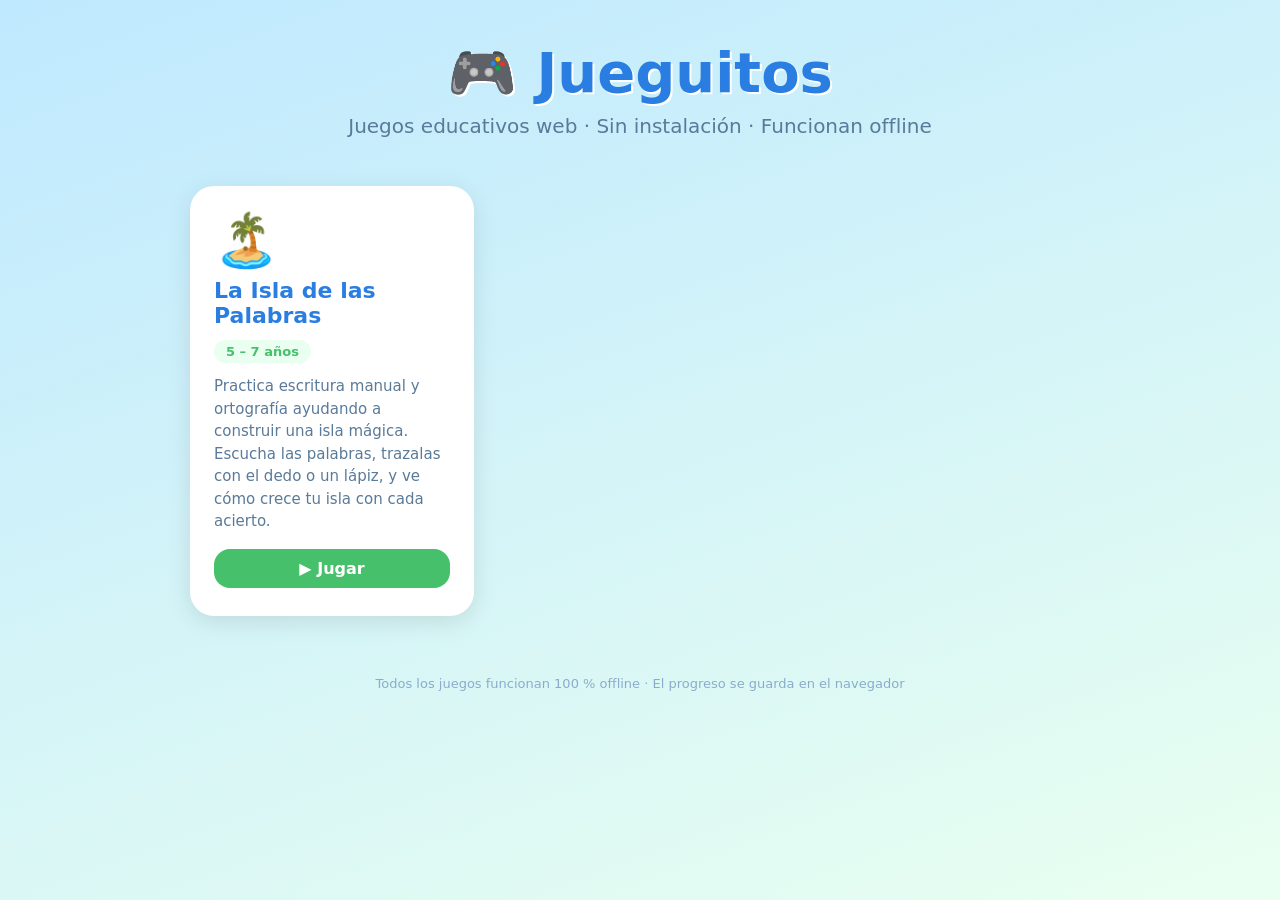
==== index.html @ 127cfdd1 "Add GitHub Pages landing page and .nojekyll - index.html: clean landing page listing all games with " ====
<!DOCTYPE html>
<html lang="es">
<head>
  <meta charset="UTF-8" />
  <meta name="viewport" content="width=device-width, initial-scale=1.0" />
  <meta name="theme-color" content="#2a7de1" />
  <title>Jueguitos — Juegos educativos</title>
  <style>
    * { box-sizing: border-box; margin: 0; padding: 0; }

    body {
      font-family: "Segoe UI", system-ui, sans-serif;
      background: linear-gradient(160deg, #bfe9ff 0%, #e9fff0 100%);
      min-height: 100vh;
      display: flex;
      flex-direction: column;
      align-items: center;
      padding: 40px 20px 60px;
      color: #2b3a55;
    }

    header { text-align: center; margin-bottom: 48px; }
    h1 { font-size: clamp(32px, 7vw, 56px); color: #2a7de1; text-shadow: 2px 2px 0 #fff; }
    .subtitle { font-size: clamp(15px, 3vw, 20px); color: #5a7a99; margin-top: 8px; }

    .grid {
      display: grid;
      grid-template-columns: repeat(auto-fill, minmax(280px, 1fr));
      gap: 24px;
      width: 100%;
      max-width: 900px;
    }

    .card {
      background: #fff;
      border-radius: 24px;
      padding: 28px 24px;
      box-shadow: 0 6px 24px rgba(0,0,0,0.10);
      display: flex;
      flex-direction: column;
      gap: 12px;
      text-decoration: none;
      color: inherit;
      transition: transform 0.12s, box-shadow 0.12s;
    }
    .card:hover { transform: translateY(-4px); box-shadow: 0 12px 32px rgba(0,0,0,0.15); }
    .card:active { transform: translateY(0); }

    .card-emoji { font-size: 52px; line-height: 1; }
    .card-title { font-size: 22px; font-weight: 700; color: #2a7de1; }
    .card-desc  { font-size: 15px; color: #5a7a99; line-height: 1.5; }
    .card-age   {
      font-size: 13px; font-weight: 600; color: #46c06a;
      background: #e9fff0; border-radius: 999px;
      padding: 4px 12px; align-self: flex-start;
    }
    .card-btn {
      margin-top: 4px;
      display: inline-block;
      background: #46c06a;
      color: #fff;
      font-weight: 700;
      font-size: 16px;
      border-radius: 16px;
      padding: 10px 22px;
      text-align: center;
    }

    footer {
      margin-top: 60px;
      font-size: 13px;
      color: #8aaccc;
      text-align: center;
    }
  </style>
</head>
<body>

  <header>
    <h1>🎮 Jueguitos</h1>
    <p class="subtitle">Juegos educativos web · Sin instalación · Funcionan offline</p>
  </header>

  <div class="grid">

    <a class="card" href="isla-de-las-palabras/">
      <span class="card-emoji">🏝️</span>
      <span class="card-title">La Isla de las Palabras</span>
      <span class="card-age">5 – 7 años</span>
      <p class="card-desc">
        Practica escritura manual y ortografía ayudando a construir una isla mágica.
        Escucha las palabras, trazalas con el dedo o un lápiz, y ve cómo crece tu isla
        con cada acierto.
      </p>
      <span class="card-btn">▶ Jugar</span>
    </a>

  </div>

  <footer>
    Todos los juegos funcionan 100&nbsp;% offline · El progreso se guarda en el navegador
  </footer>

</body>
</html>
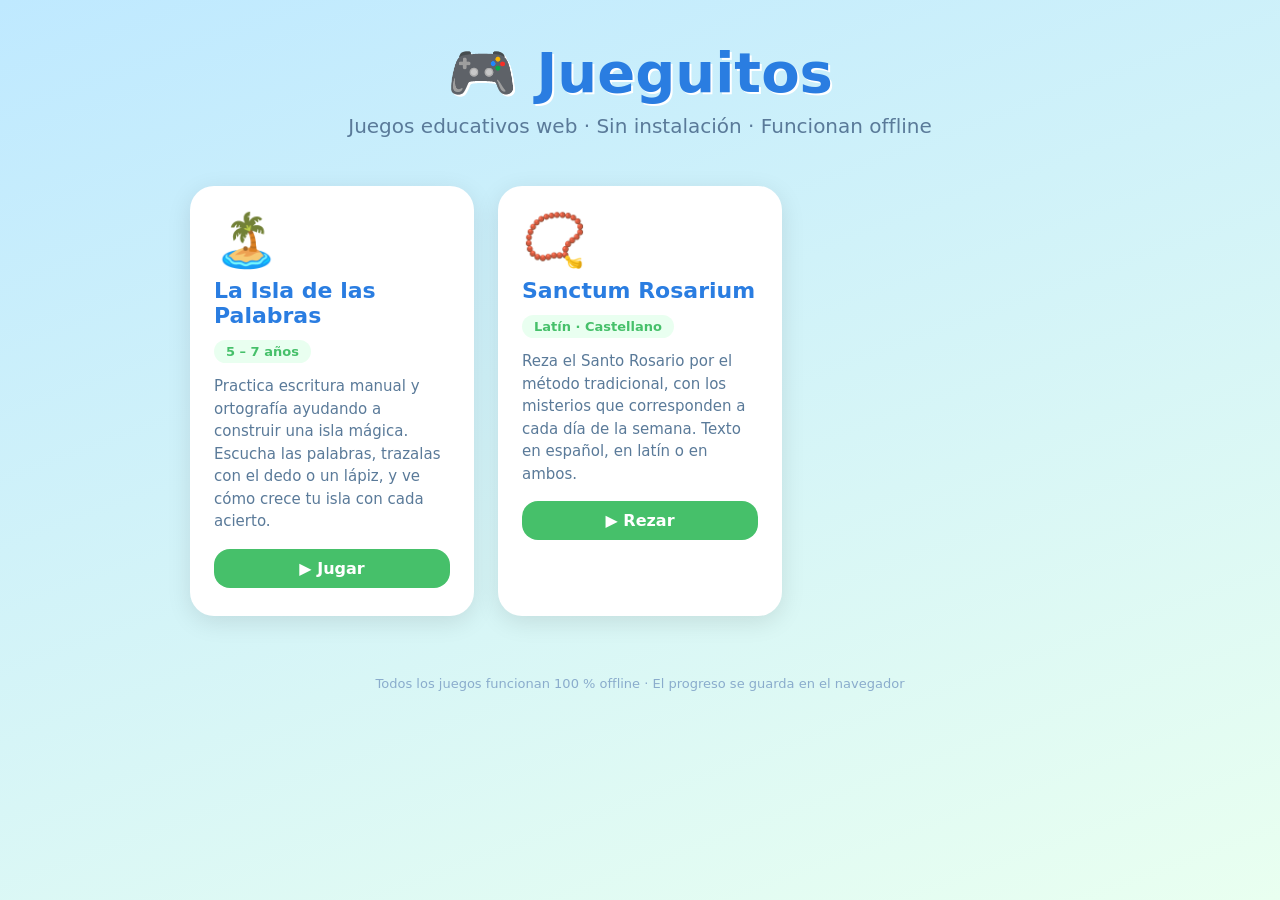
==== commit ce37d219: "Add Sanctum Rosarium: guided traditional rosary app (Latin/Spanish) Rosary prayer app based on the '" ====
--- a/index.html
+++ b/index.html
@@ -95,6 +95,17 @@
       <span class="card-btn">▶ Jugar</span>
     </a>
 
+    <a class="card" href="santo-rosario/">
+      <span class="card-emoji">📿</span>
+      <span class="card-title">Sanctum Rosarium</span>
+      <span class="card-age">Latín · Castellano</span>
+      <p class="card-desc">
+        Reza el Santo Rosario por el método tradicional, con los misterios que
+        corresponden a cada día de la semana. Texto en español, en latín o en ambos.
+      </p>
+      <span class="card-btn">▶ Rezar</span>
+    </a>
+
   </div>
 
   <footer>
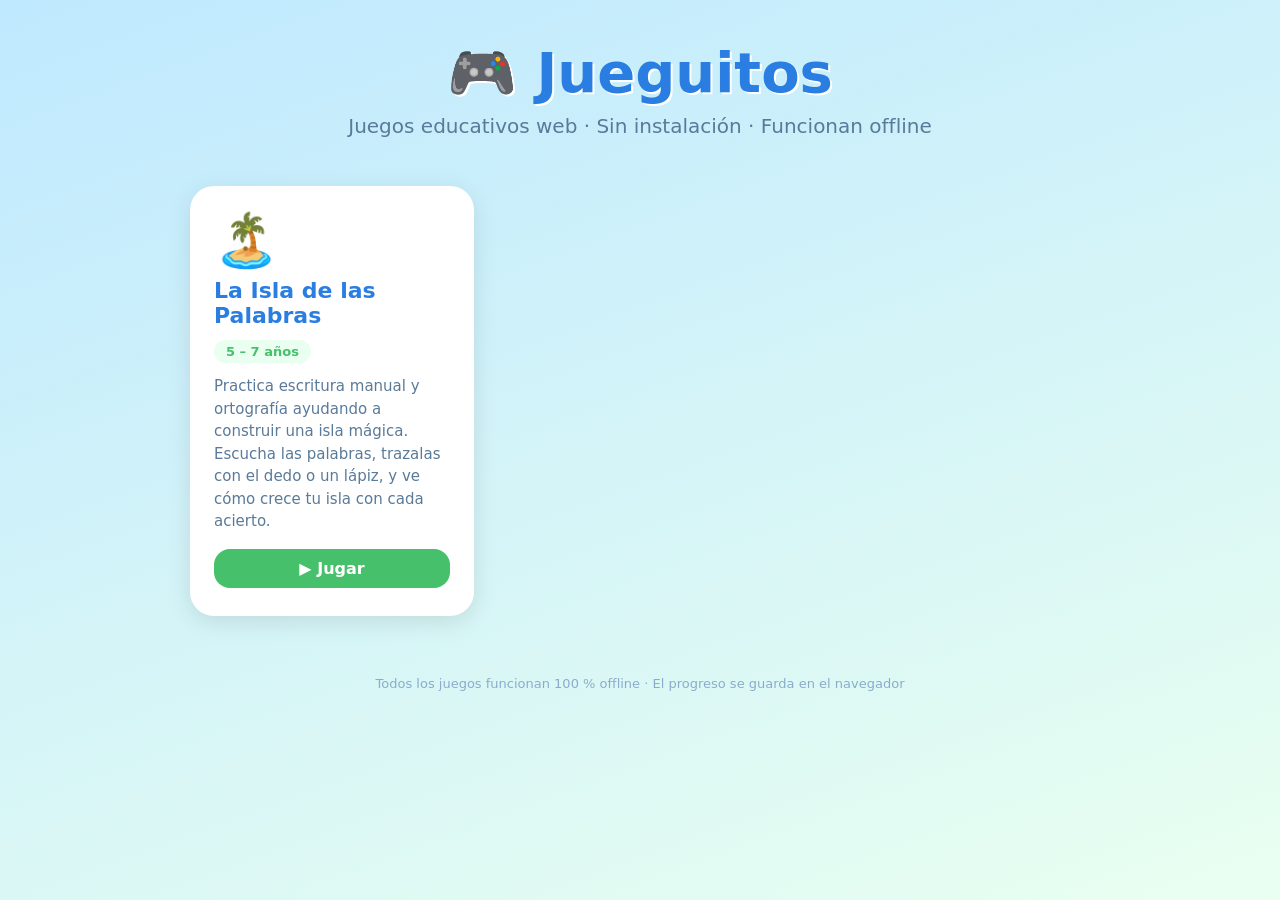
==== commit 84c1ff46: "Remove Sanctum Rosarium from jueguitos (moved to blackblabs) The app now lives in angli13/blackblabs" ====
--- a/index.html
+++ b/index.html
@@ -95,17 +95,6 @@
       <span class="card-btn">▶ Jugar</span>
     </a>
 
-    <a class="card" href="santo-rosario/">
-      <span class="card-emoji">📿</span>
-      <span class="card-title">Sanctum Rosarium</span>
-      <span class="card-age">Latín · Castellano</span>
-      <p class="card-desc">
-        Reza el Santo Rosario por el método tradicional, con los misterios que
-        corresponden a cada día de la semana. Texto en español, en latín o en ambos.
-      </p>
-      <span class="card-btn">▶ Rezar</span>
-    </a>
-
   </div>
 
   <footer>
